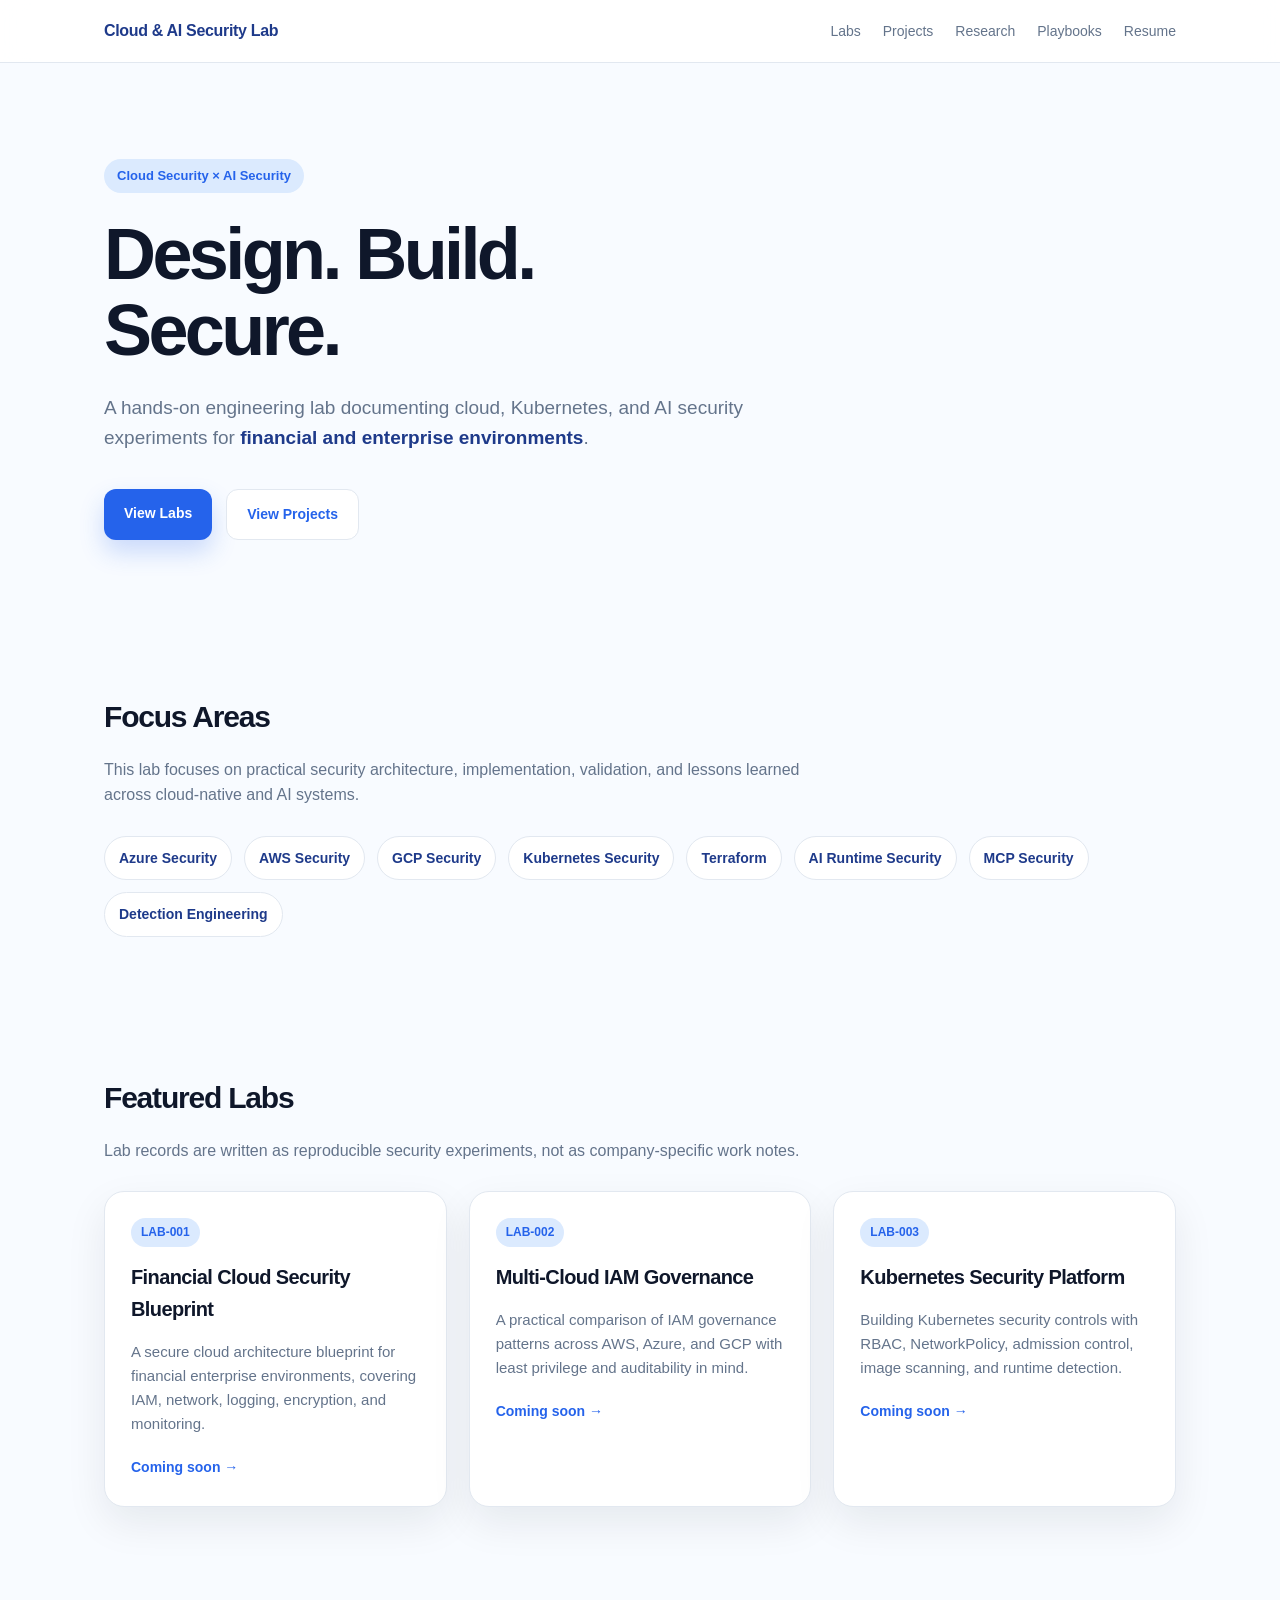
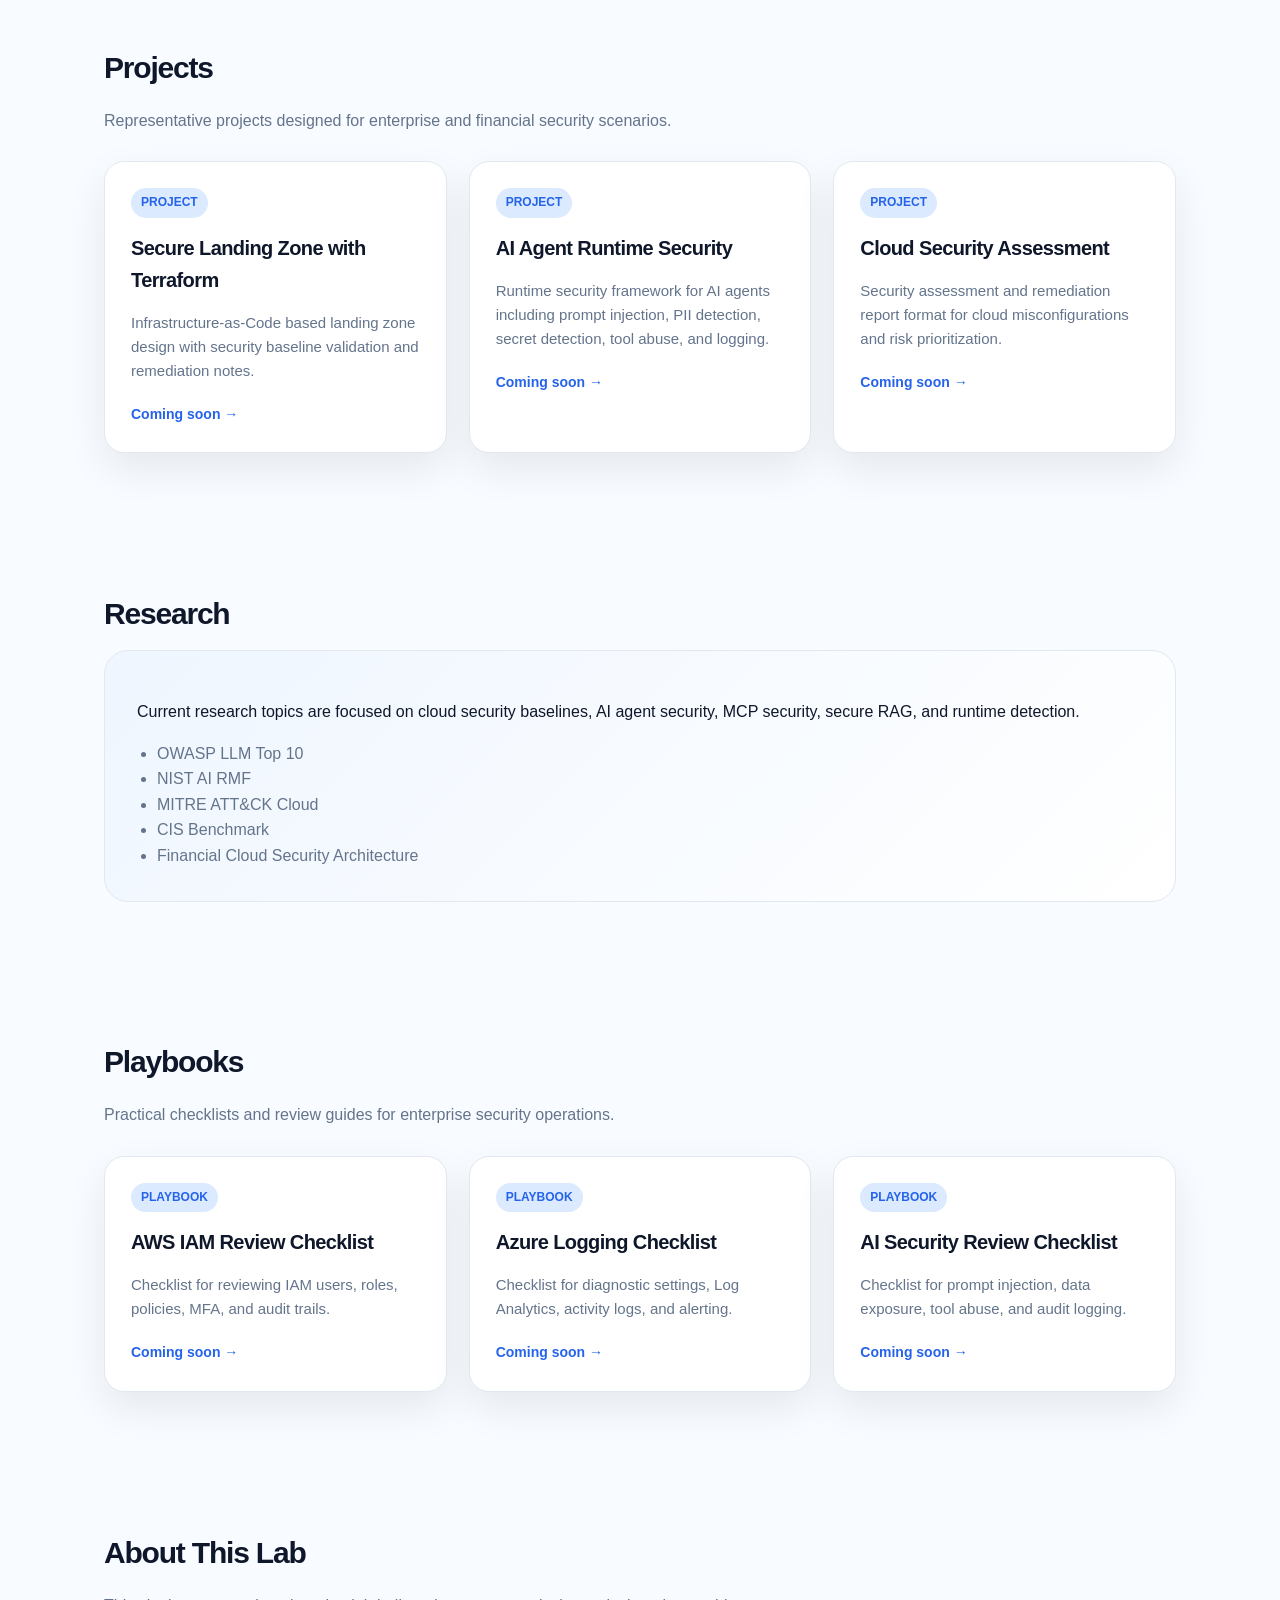
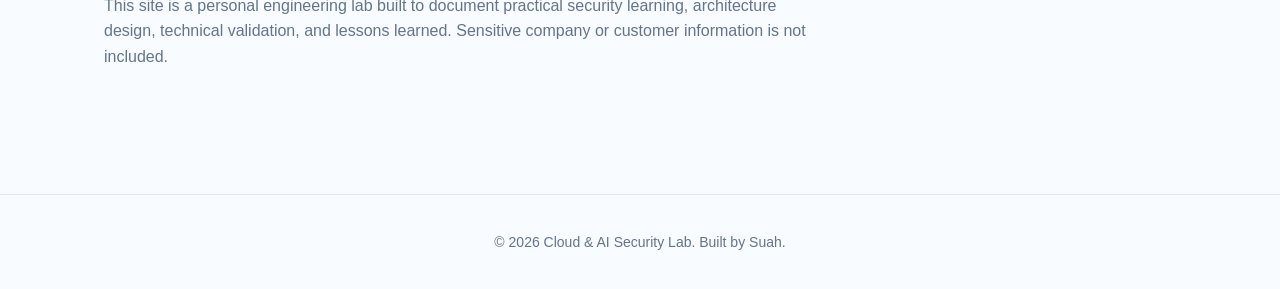
==== index.html @ 9be3dc1e "Create index.html for Cloud & AI Security Lab website This HTML file serves as the main structure fo" ====
<!DOCTYPE html>
<html lang="ko">
<head>
  <meta charset="UTF-8" />
  <meta name="viewport" content="width=device-width, initial-scale=1.0" />
  <title>Cloud & AI Security Lab</title>

  <style>
    :root {
      --bg: #f8fbff;
      --surface: #ffffff;
      --primary: #2563eb;
      --primary-dark: #1e3a8a;
      --primary-light: #dbeafe;
      --accent: #38bdf8;
      --text: #0f172a;
      --muted: #64748b;
      --border: #e2e8f0;
      --shadow: rgba(15, 23, 42, 0.08);
    }

    * {
      box-sizing: border-box;
    }

    body {
      margin: 0;
      font-family: -apple-system, BlinkMacSystemFont, "Segoe UI", Pretendard, sans-serif;
      background: var(--bg);
      color: var(--text);
      line-height: 1.6;
    }

    a {
      color: inherit;
      text-decoration: none;
    }

    header {
      position: sticky;
      top: 0;
      z-index: 10;
      background: rgba(255, 255, 255, 0.88);
      backdrop-filter: blur(14px);
      border-bottom: 1px solid var(--border);
    }

    .nav {
      max-width: 1120px;
      margin: 0 auto;
      padding: 18px 24px;
      display: flex;
      justify-content: space-between;
      align-items: center;
    }

    .logo {
      font-weight: 800;
      color: var(--primary-dark);
      letter-spacing: -0.02em;
    }

    .nav-links {
      display: flex;
      gap: 22px;
      font-size: 14px;
      color: var(--muted);
    }

    .nav-links a:hover {
      color: var(--primary);
    }

    .hero {
      max-width: 1120px;
      margin: 0 auto;
      padding: 96px 24px 72px;
    }

    .badge {
      display: inline-block;
      padding: 7px 13px;
      border-radius: 999px;
      background: var(--primary-light);
      color: var(--primary);
      font-size: 13px;
      font-weight: 700;
      margin-bottom: 24px;
    }

    .hero h1 {
      font-size: clamp(42px, 7vw, 72px);
      line-height: 1.05;
      letter-spacing: -0.05em;
      margin: 0 0 24px;
      color: var(--text);
    }

    .hero p {
      max-width: 720px;
      font-size: 19px;
      color: var(--muted);
      margin-bottom: 36px;
    }

    .hero strong {
      color: var(--primary-dark);
    }

    .buttons {
      display: flex;
      gap: 14px;
      flex-wrap: wrap;
    }

    .btn-primary,
    .btn-secondary {
      padding: 13px 20px;
      border-radius: 12px;
      font-weight: 700;
      font-size: 14px;
    }

    .btn-primary {
      background: var(--primary);
      color: white;
      box-shadow: 0 12px 24px rgba(37, 99, 235, 0.22);
    }

    .btn-secondary {
      background: white;
      color: var(--primary);
      border: 1px solid var(--border);
    }

    section {
      max-width: 1120px;
      margin: 0 auto;
      padding: 56px 24px;
    }

    .section-title {
      font-size: 30px;
      letter-spacing: -0.04em;
      margin-bottom: 12px;
    }

    .section-desc {
      color: var(--muted);
      margin-bottom: 28px;
      max-width: 720px;
    }

    .grid {
      display: grid;
      grid-template-columns: repeat(3, 1fr);
      gap: 22px;
    }

    .card {
      background: var(--surface);
      border: 1px solid var(--border);
      border-radius: 20px;
      padding: 26px;
      box-shadow: 0 16px 40px var(--shadow);
    }

    .card:hover {
      transform: translateY(-4px);
      transition: 0.2s ease;
      box-shadow: 0 22px 48px rgba(37, 99, 235, 0.12);
    }

    .tag {
      display: inline-block;
      padding: 5px 10px;
      border-radius: 999px;
      background: var(--primary-light);
      color: var(--primary);
      font-size: 12px;
      font-weight: 800;
      margin-bottom: 14px;
    }

    .card h3 {
      margin: 0 0 12px;
      font-size: 20px;
      letter-spacing: -0.03em;
    }

    .card p {
      color: var(--muted);
      font-size: 15px;
      margin-bottom: 18px;
    }

    .card a {
      color: var(--primary);
      font-weight: 700;
      font-size: 14px;
    }

    .focus {
      display: flex;
      flex-wrap: wrap;
      gap: 12px;
    }

    .chip {
      padding: 10px 14px;
      background: white;
      border: 1px solid var(--border);
      border-radius: 999px;
      color: var(--primary-dark);
      font-weight: 700;
      font-size: 14px;
    }

    .roadmap {
      background: linear-gradient(135deg, #eff6ff, #ffffff);
      border: 1px solid var(--border);
      border-radius: 24px;
      padding: 32px;
    }

    .roadmap ul {
      margin: 0;
      padding-left: 20px;
      color: var(--muted);
    }

    footer {
      margin-top: 40px;
      padding: 36px 24px;
      border-top: 1px solid var(--border);
      text-align: center;
      color: var(--muted);
      font-size: 14px;
    }

    @media (max-width: 860px) {
      .nav {
        align-items: flex-start;
        gap: 12px;
        flex-direction: column;
      }

      .nav-links {
        flex-wrap: wrap;
        gap: 14px;
      }

      .grid {
        grid-template-columns: 1fr;
      }

      .hero {
        padding-top: 72px;
      }
    }
  </style>
</head>

<body>
  <header>
    <nav class="nav">
      <a class="logo" href="#">Cloud & AI Security Lab</a>
      <div class="nav-links">
        <a href="#labs">Labs</a>
        <a href="#projects">Projects</a>
        <a href="#research">Research</a>
        <a href="#playbooks">Playbooks</a>
        <a href="#resume">Resume</a>
      </div>
    </nav>
  </header>

  <main>
    <section class="hero">
      <span class="badge">Cloud Security × AI Security</span>
      <h1>Design. Build.<br />Secure.</h1>
      <p>
        A hands-on engineering lab documenting cloud, Kubernetes, and AI security
        experiments for <strong>financial and enterprise environments</strong>.
      </p>

      <div class="buttons">
        <a class="btn-primary" href="#labs">View Labs</a>
        <a class="btn-secondary" href="#projects">View Projects</a>
      </div>
    </section>

    <section>
      <h2 class="section-title">Focus Areas</h2>
      <p class="section-desc">
        This lab focuses on practical security architecture, implementation,
        validation, and lessons learned across cloud-native and AI systems.
      </p>

      <div class="focus">
        <span class="chip">Azure Security</span>
        <span class="chip">AWS Security</span>
        <span class="chip">GCP Security</span>
        <span class="chip">Kubernetes Security</span>
        <span class="chip">Terraform</span>
        <span class="chip">AI Runtime Security</span>
        <span class="chip">MCP Security</span>
        <span class="chip">Detection Engineering</span>
      </div>
    </section>

    <section id="labs">
      <h2 class="section-title">Featured Labs</h2>
      <p class="section-desc">
        Lab records are written as reproducible security experiments, not as
        company-specific work notes.
      </p>

      <div class="grid">
        <article class="card">
          <span class="tag">LAB-001</span>
          <h3>Financial Cloud Security Blueprint</h3>
          <p>
            A secure cloud architecture blueprint for financial enterprise
            environments, covering IAM, network, logging, encryption, and monitoring.
          </p>
          <a href="#">Coming soon →</a>
        </article>

        <article class="card">
          <span class="tag">LAB-002</span>
          <h3>Multi-Cloud IAM Governance</h3>
          <p>
            A practical comparison of IAM governance patterns across AWS, Azure,
            and GCP with least privilege and auditability in mind.
          </p>
          <a href="#">Coming soon →</a>
        </article>

        <article class="card">
          <span class="tag">LAB-003</span>
          <h3>Kubernetes Security Platform</h3>
          <p>
            Building Kubernetes security controls with RBAC, NetworkPolicy,
            admission control, image scanning, and runtime detection.
          </p>
          <a href="#">Coming soon →</a>
        </article>
      </div>
    </section>

    <section id="projects">
      <h2 class="section-title">Projects</h2>
      <p class="section-desc">
        Representative projects designed for enterprise and financial security
        scenarios.
      </p>

      <div class="grid">
        <article class="card">
          <span class="tag">PROJECT</span>
          <h3>Secure Landing Zone with Terraform</h3>
          <p>
            Infrastructure-as-Code based landing zone design with security
            baseline validation and remediation notes.
          </p>
          <a href="#">Coming soon →</a>
        </article>

        <article class="card">
          <span class="tag">PROJECT</span>
          <h3>AI Agent Runtime Security</h3>
          <p>
            Runtime security framework for AI agents including prompt injection,
            PII detection, secret detection, tool abuse, and logging.
          </p>
          <a href="#">Coming soon →</a>
        </article>

        <article class="card">
          <span class="tag">PROJECT</span>
          <h3>Cloud Security Assessment</h3>
          <p>
            Security assessment and remediation report format for cloud
            misconfigurations and risk prioritization.
          </p>
          <a href="#">Coming soon →</a>
        </article>
      </div>
    </section>

    <section id="research">
      <h2 class="section-title">Research</h2>
      <div class="roadmap">
        <p>
          Current research topics are focused on cloud security baselines,
          AI agent security, MCP security, secure RAG, and runtime detection.
        </p>
        <ul>
          <li>OWASP LLM Top 10</li>
          <li>NIST AI RMF</li>
          <li>MITRE ATT&CK Cloud</li>
          <li>CIS Benchmark</li>
          <li>Financial Cloud Security Architecture</li>
        </ul>
      </div>
    </section>

    <section id="playbooks">
      <h2 class="section-title">Playbooks</h2>
      <p class="section-desc">
        Practical checklists and review guides for enterprise security operations.
      </p>

      <div class="grid">
        <article class="card">
          <span class="tag">PLAYBOOK</span>
          <h3>AWS IAM Review Checklist</h3>
          <p>Checklist for reviewing IAM users, roles, policies, MFA, and audit trails.</p>
          <a href="#">Coming soon →</a>
        </article>

        <article class="card">
          <span class="tag">PLAYBOOK</span>
          <h3>Azure Logging Checklist</h3>
          <p>Checklist for diagnostic settings, Log Analytics, activity logs, and alerting.</p>
          <a href="#">Coming soon →</a>
        </article>

        <article class="card">
          <span class="tag">PLAYBOOK</span>
          <h3>AI Security Review Checklist</h3>
          <p>Checklist for prompt injection, data exposure, tool abuse, and audit logging.</p>
          <a href="#">Coming soon →</a>
        </article>
      </div>
    </section>

    <section id="resume">
      <h2 class="section-title">About This Lab</h2>
      <p class="section-desc">
        This site is a personal engineering lab built to document practical
        security learning, architecture design, technical validation, and lessons
        learned. Sensitive company or customer information is not included.
      </p>
    </section>
  </main>

  <footer>
    © 2026 Cloud & AI Security Lab. Built by Suah.
  </footer>
</body>
</html>
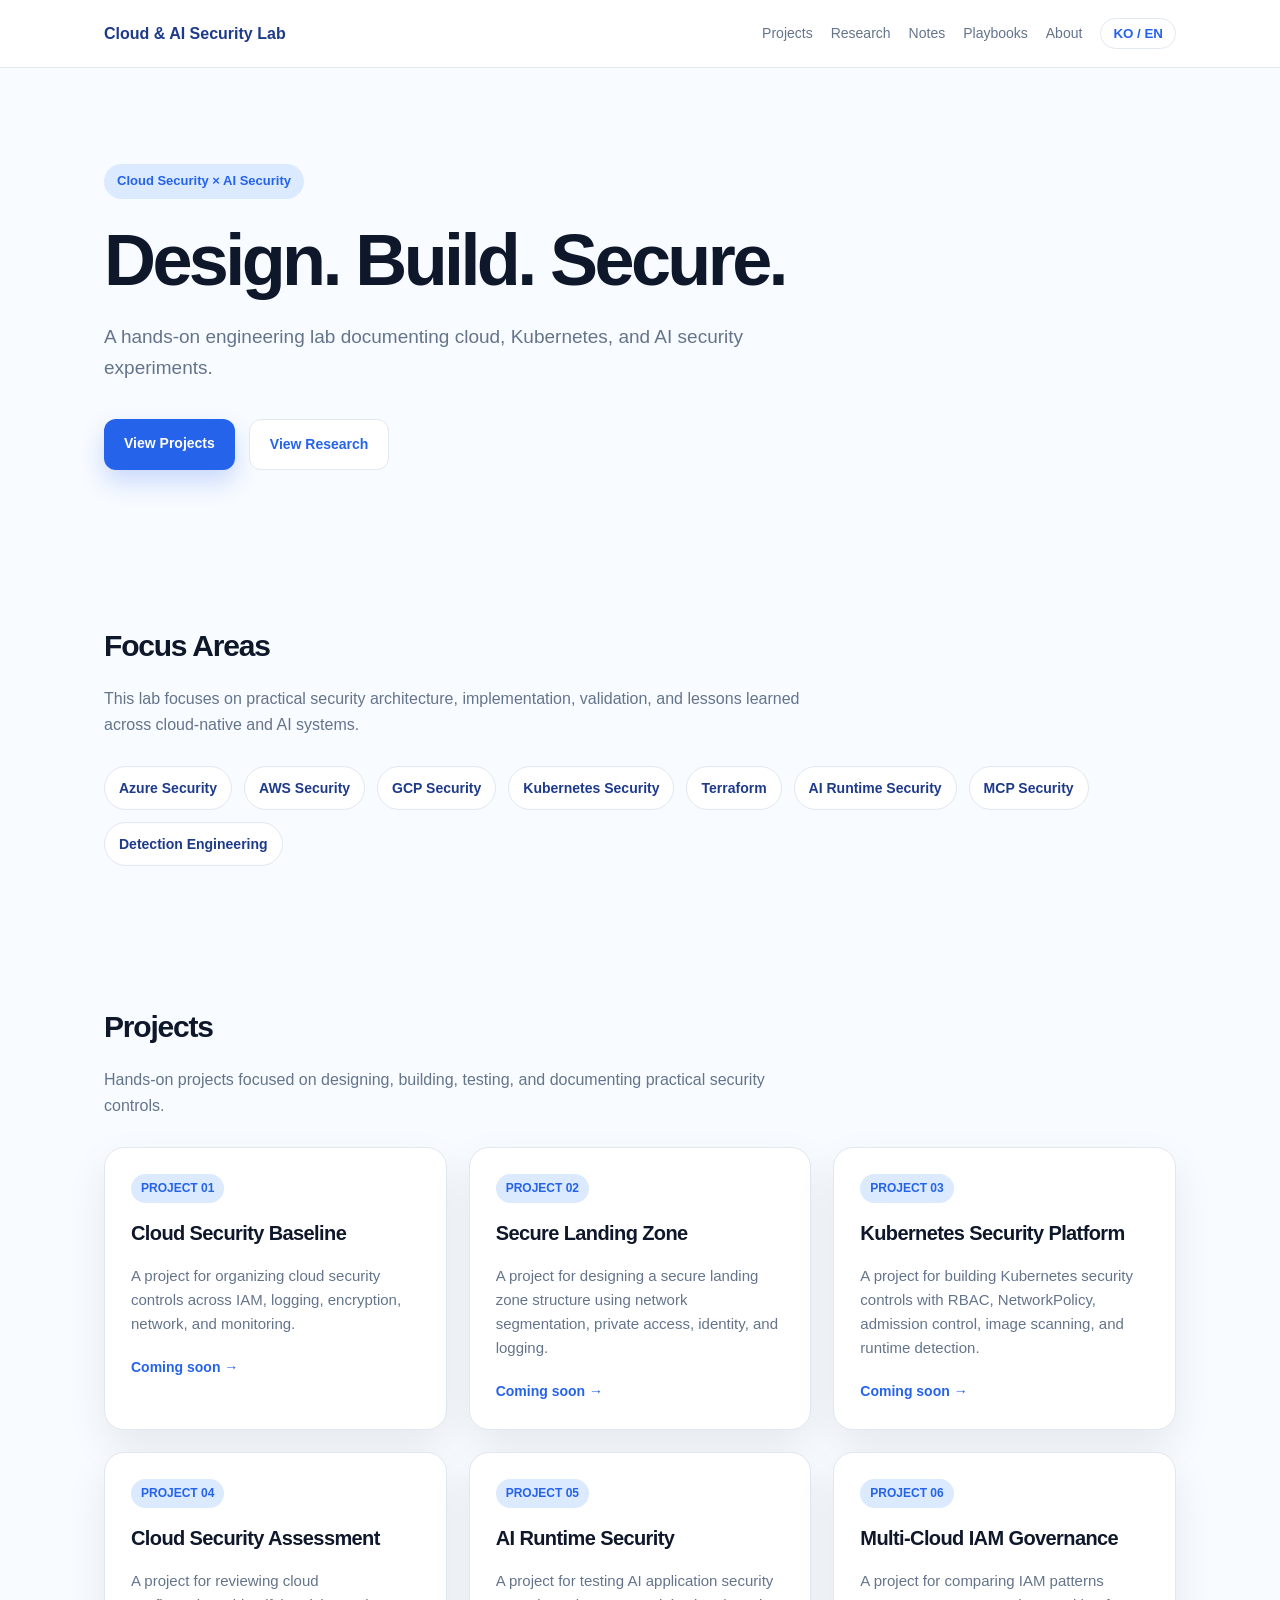
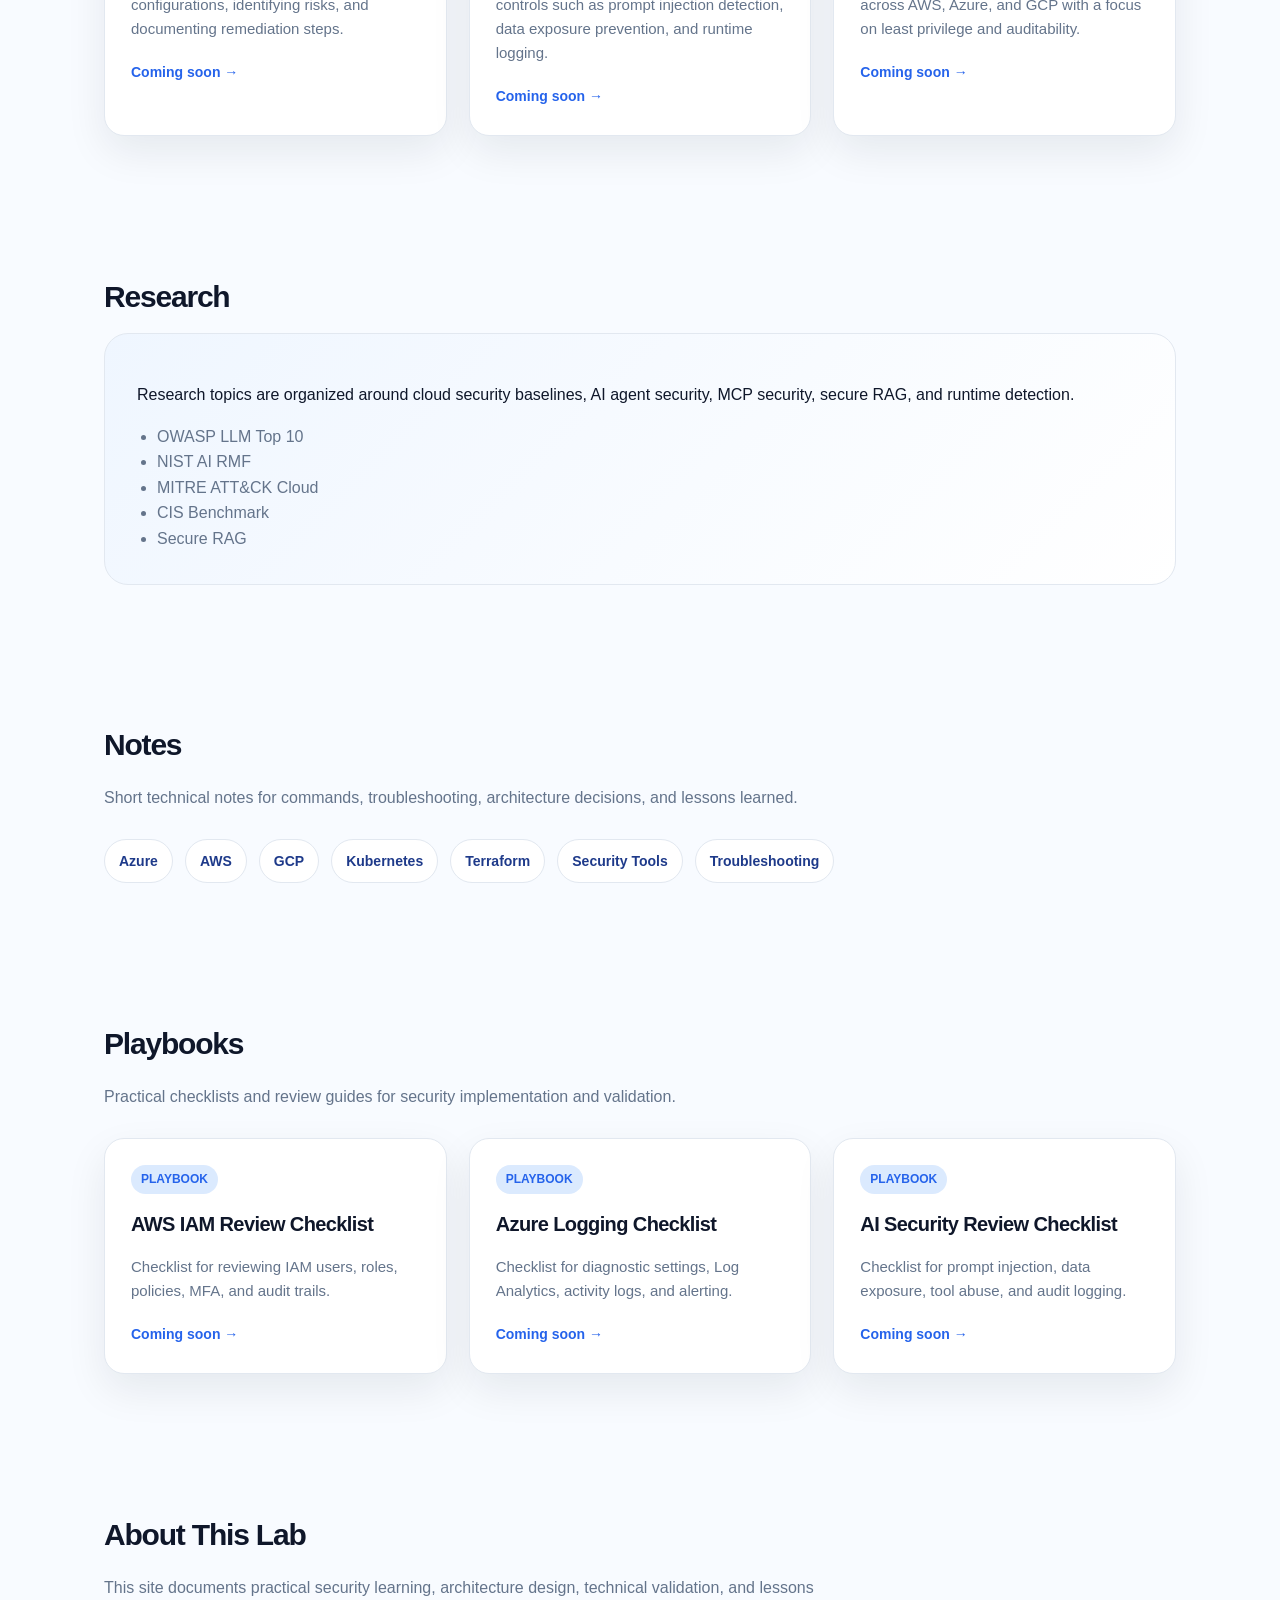
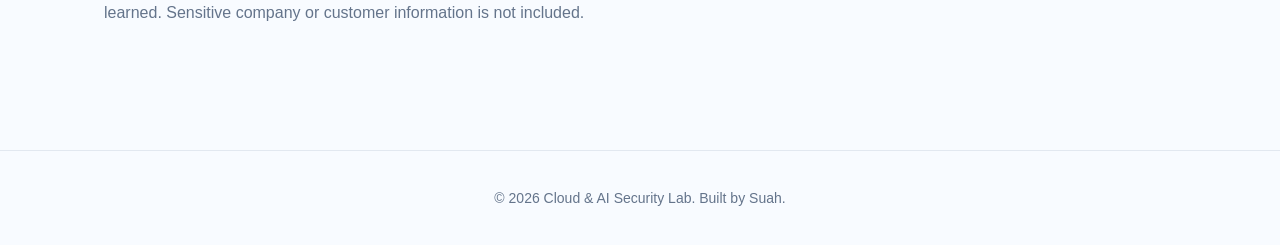
==== commit 596aa908: "Update language and content in index.html" ====
--- a/index.html
+++ b/index.html
@@ -1,5 +1,5 @@
 <!DOCTYPE html>
-<html lang="ko">
+<html lang="en">
 <head>
   <meta charset="UTF-8" />
   <meta name="viewport" content="width=device-width, initial-scale=1.0" />
@@ -12,16 +12,13 @@
       --primary: #2563eb;
       --primary-dark: #1e3a8a;
       --primary-light: #dbeafe;
-      --accent: #38bdf8;
       --text: #0f172a;
       --muted: #64748b;
       --border: #e2e8f0;
       --shadow: rgba(15, 23, 42, 0.08);
     }
 
-    * {
-      box-sizing: border-box;
-    }
+    * { box-sizing: border-box; }
 
     body {
       margin: 0;
@@ -31,10 +28,7 @@
       line-height: 1.6;
     }
 
-    a {
-      color: inherit;
-      text-decoration: none;
-    }
+    a { color: inherit; text-decoration: none; }
 
     header {
       position: sticky;
@@ -57,18 +51,26 @@
     .logo {
       font-weight: 800;
       color: var(--primary-dark);
-      letter-spacing: -0.02em;
     }
 
     .nav-links {
       display: flex;
-      gap: 22px;
+      gap: 18px;
+      align-items: center;
       font-size: 14px;
       color: var(--muted);
     }
 
-    .nav-links a:hover {
+    .nav-links a:hover { color: var(--primary); }
+
+    .lang-btn {
+      border: 1px solid var(--border);
+      background: white;
       color: var(--primary);
+      border-radius: 999px;
+      padding: 7px 12px;
+      font-weight: 800;
+      cursor: pointer;
     }
 
     .hero {
@@ -93,7 +95,6 @@
       line-height: 1.05;
       letter-spacing: -0.05em;
       margin: 0 0 24px;
-      color: var(--text);
     }
 
     .hero p {
@@ -101,10 +102,6 @@
       font-size: 19px;
       color: var(--muted);
       margin-bottom: 36px;
-    }
-
-    .hero strong {
-      color: var(--primary-dark);
     }
 
     .buttons {
@@ -149,6 +146,22 @@
       color: var(--muted);
       margin-bottom: 28px;
       max-width: 720px;
+    }
+
+    .focus {
+      display: flex;
+      flex-wrap: wrap;
+      gap: 12px;
+    }
+
+    .chip {
+      padding: 10px 14px;
+      background: white;
+      border: 1px solid var(--border);
+      border-radius: 999px;
+      color: var(--primary-dark);
+      font-weight: 700;
+      font-size: 14px;
     }
 
     .grid {
@@ -200,30 +213,14 @@
       font-size: 14px;
     }
 
-    .focus {
-      display: flex;
-      flex-wrap: wrap;
-      gap: 12px;
-    }
-
-    .chip {
-      padding: 10px 14px;
-      background: white;
-      border: 1px solid var(--border);
-      border-radius: 999px;
-      color: var(--primary-dark);
-      font-weight: 700;
-      font-size: 14px;
-    }
-
-    .roadmap {
+    .panel {
       background: linear-gradient(135deg, #eff6ff, #ffffff);
       border: 1px solid var(--border);
       border-radius: 24px;
       padding: 32px;
     }
 
-    .roadmap ul {
+    .panel ul {
       margin: 0;
       padding-left: 20px;
       color: var(--muted);
@@ -265,36 +262,45 @@
   <header>
     <nav class="nav">
       <a class="logo" href="#">Cloud & AI Security Lab</a>
+
       <div class="nav-links">
-        <a href="#labs">Labs</a>
-        <a href="#projects">Projects</a>
-        <a href="#research">Research</a>
-        <a href="#playbooks">Playbooks</a>
-        <a href="#resume">Resume</a>
+        <a href="#projects" data-en="Projects" data-ko="프로젝트">Projects</a>
+        <a href="#research" data-en="Research" data-ko="리서치">Research</a>
+        <a href="#notes" data-en="Notes" data-ko="노트">Notes</a>
+        <a href="#playbooks" data-en="Playbooks" data-ko="플레이북">Playbooks</a>
+        <a href="#about" data-en="About" data-ko="소개">About</a>
+        <button class="lang-btn" onclick="toggleLanguage()">KO / EN</button>
       </div>
     </nav>
   </header>
 
   <main>
     <section class="hero">
-      <span class="badge">Cloud Security × AI Security</span>
-      <h1>Design. Build.<br />Secure.</h1>
-      <p>
-        A hands-on engineering lab documenting cloud, Kubernetes, and AI security
-        experiments for <strong>financial and enterprise environments</strong>.
+      <span class="badge" data-en="Cloud Security × AI Security" data-ko="클라우드 보안 × AI 보안">
+        Cloud Security × AI Security
+      </span>
+
+      <h1 data-en="Design. Build. Secure." data-ko="설계하고. 구축하고. 보호합니다.">
+        Design. Build. Secure.
+      </h1>
+
+      <p data-en="A hands-on engineering lab documenting cloud, Kubernetes, and AI security experiments."
+         data-ko="클라우드, 쿠버네티스, AI 보안 실험과 구현 과정을 기록하는 실무형 엔지니어링 랩입니다.">
+        A hands-on engineering lab documenting cloud, Kubernetes, and AI security experiments.
       </p>
 
       <div class="buttons">
-        <a class="btn-primary" href="#labs">View Labs</a>
-        <a class="btn-secondary" href="#projects">View Projects</a>
+        <a class="btn-primary" href="#projects" data-en="View Projects" data-ko="프로젝트 보기">View Projects</a>
+        <a class="btn-secondary" href="#research" data-en="View Research" data-ko="리서치 보기">View Research</a>
       </div>
     </section>
 
     <section>
-      <h2 class="section-title">Focus Areas</h2>
-      <p class="section-desc">
-        This lab focuses on practical security architecture, implementation,
-        validation, and lessons learned across cloud-native and AI systems.
+      <h2 class="section-title" data-en="Focus Areas" data-ko="주요 분야">Focus Areas</h2>
+      <p class="section-desc"
+         data-en="This lab focuses on practical security architecture, implementation, validation, and lessons learned across cloud-native and AI systems."
+         data-ko="이 랩은 클라우드 네이티브 및 AI 시스템의 보안 아키텍처, 구현, 검증, 그리고 실습 과정에서 얻은 교훈을 중심으로 정리합니다.">
+        This lab focuses on practical security architecture, implementation, validation, and lessons learned across cloud-native and AI systems.
       </p>
 
       <div class="focus">
@@ -309,145 +315,192 @@
       </div>
     </section>
 
-    <section id="labs">
-      <h2 class="section-title">Featured Labs</h2>
-      <p class="section-desc">
-        Lab records are written as reproducible security experiments, not as
-        company-specific work notes.
+    <section id="projects">
+      <h2 class="section-title" data-en="Projects" data-ko="프로젝트">Projects</h2>
+      <p class="section-desc"
+         data-en="Hands-on projects focused on designing, building, testing, and documenting practical security controls."
+         data-ko="보안 통제를 설계하고, 구현하고, 테스트하고, 문서화하는 실습 중심 프로젝트입니다.">
+        Hands-on projects focused on designing, building, testing, and documenting practical security controls.
       </p>
 
       <div class="grid">
         <article class="card">
-          <span class="tag">LAB-001</span>
-          <h3>Financial Cloud Security Blueprint</h3>
-          <p>
-            A secure cloud architecture blueprint for financial enterprise
-            environments, covering IAM, network, logging, encryption, and monitoring.
-          </p>
-          <a href="#">Coming soon →</a>
-        </article>
-
-        <article class="card">
-          <span class="tag">LAB-002</span>
-          <h3>Multi-Cloud IAM Governance</h3>
-          <p>
-            A practical comparison of IAM governance patterns across AWS, Azure,
-            and GCP with least privilege and auditability in mind.
-          </p>
-          <a href="#">Coming soon →</a>
-        </article>
-
-        <article class="card">
-          <span class="tag">LAB-003</span>
-          <h3>Kubernetes Security Platform</h3>
-          <p>
-            Building Kubernetes security controls with RBAC, NetworkPolicy,
-            admission control, image scanning, and runtime detection.
-          </p>
-          <a href="#">Coming soon →</a>
-        </article>
-      </div>
-    </section>
-
-    <section id="projects">
-      <h2 class="section-title">Projects</h2>
-      <p class="section-desc">
-        Representative projects designed for enterprise and financial security
-        scenarios.
-      </p>
-
-      <div class="grid">
-        <article class="card">
-          <span class="tag">PROJECT</span>
-          <h3>Secure Landing Zone with Terraform</h3>
-          <p>
-            Infrastructure-as-Code based landing zone design with security
-            baseline validation and remediation notes.
-          </p>
-          <a href="#">Coming soon →</a>
-        </article>
-
-        <article class="card">
-          <span class="tag">PROJECT</span>
-          <h3>AI Agent Runtime Security</h3>
-          <p>
-            Runtime security framework for AI agents including prompt injection,
-            PII detection, secret detection, tool abuse, and logging.
-          </p>
-          <a href="#">Coming soon →</a>
-        </article>
-
-        <article class="card">
-          <span class="tag">PROJECT</span>
-          <h3>Cloud Security Assessment</h3>
-          <p>
-            Security assessment and remediation report format for cloud
-            misconfigurations and risk prioritization.
-          </p>
-          <a href="#">Coming soon →</a>
+          <span class="tag">PROJECT 01</span>
+          <h3 data-en="Cloud Security Baseline" data-ko="Cloud Security Baseline">
+            Cloud Security Baseline
+          </h3>
+          <p data-en="A project for organizing cloud security controls across IAM, logging, encryption, network, and monitoring."
+             data-ko="IAM, 로깅, 암호화, 네트워크, 모니터링을 중심으로 클라우드 보안 통제 항목을 정리하는 프로젝트입니다.">
+            A project for organizing cloud security controls across IAM, logging, encryption, network, and monitoring.
+          </p>
+          <a href="#" data-en="Coming soon →" data-ko="준비 중 →">Coming soon →</a>
+        </article>
+
+        <article class="card">
+          <span class="tag">PROJECT 02</span>
+          <h3 data-en="Secure Landing Zone" data-ko="Secure Landing Zone">
+            Secure Landing Zone
+          </h3>
+          <p data-en="A project for designing a secure landing zone structure using network segmentation, private access, identity, and logging."
+             data-ko="네트워크 분리, 프라이빗 접근, ID, 로깅을 중심으로 안전한 Landing Zone 구조를 설계하는 프로젝트입니다.">
+            A project for designing a secure landing zone structure using network segmentation, private access, identity, and logging.
+          </p>
+          <a href="#" data-en="Coming soon →" data-ko="준비 중 →">Coming soon →</a>
+        </article>
+
+        <article class="card">
+          <span class="tag">PROJECT 03</span>
+          <h3 data-en="Kubernetes Security Platform" data-ko="Kubernetes Security Platform">
+            Kubernetes Security Platform
+          </h3>
+          <p data-en="A project for building Kubernetes security controls with RBAC, NetworkPolicy, admission control, image scanning, and runtime detection."
+             data-ko="RBAC, NetworkPolicy, Admission Control, 이미지 스캔, 런타임 탐지를 활용해 쿠버네티스 보안 통제 구조를 구성하는 프로젝트입니다.">
+            A project for building Kubernetes security controls with RBAC, NetworkPolicy, admission control, image scanning, and runtime detection.
+          </p>
+          <a href="#" data-en="Coming soon →" data-ko="준비 중 →">Coming soon →</a>
+        </article>
+
+        <article class="card">
+          <span class="tag">PROJECT 04</span>
+          <h3 data-en="Cloud Security Assessment" data-ko="Cloud Security Assessment">
+            Cloud Security Assessment
+          </h3>
+          <p data-en="A project for reviewing cloud configurations, identifying risks, and documenting remediation steps."
+             data-ko="클라우드 설정을 점검하고, 리스크를 식별하고, 개선 방안을 문서화하는 프로젝트입니다.">
+            A project for reviewing cloud configurations, identifying risks, and documenting remediation steps.
+          </p>
+          <a href="#" data-en="Coming soon →" data-ko="준비 중 →">Coming soon →</a>
+        </article>
+
+        <article class="card">
+          <span class="tag">PROJECT 05</span>
+          <h3 data-en="AI Runtime Security" data-ko="AI Runtime Security">
+            AI Runtime Security
+          </h3>
+          <p data-en="A project for testing AI application security controls such as prompt injection detection, data exposure prevention, and runtime logging."
+             data-ko="Prompt Injection 탐지, 데이터 노출 방지, 런타임 로깅 등 AI 애플리케이션 보안 통제를 테스트하는 프로젝트입니다.">
+            A project for testing AI application security controls such as prompt injection detection, data exposure prevention, and runtime logging.
+          </p>
+          <a href="#" data-en="Coming soon →" data-ko="준비 중 →">Coming soon →</a>
+        </article>
+
+        <article class="card">
+          <span class="tag">PROJECT 06</span>
+          <h3 data-en="Multi-Cloud IAM Governance" data-ko="Multi-Cloud IAM Governance">
+            Multi-Cloud IAM Governance
+          </h3>
+          <p data-en="A project for comparing IAM patterns across AWS, Azure, and GCP with a focus on least privilege and auditability."
+             data-ko="AWS, Azure, GCP의 IAM 패턴을 최소 권한과 감사 가능성 관점에서 비교하는 프로젝트입니다.">
+            A project for comparing IAM patterns across AWS, Azure, and GCP with a focus on least privilege and auditability.
+          </p>
+          <a href="#" data-en="Coming soon →" data-ko="준비 중 →">Coming soon →</a>
         </article>
       </div>
     </section>
 
     <section id="research">
-      <h2 class="section-title">Research</h2>
-      <div class="roadmap">
-        <p>
-          Current research topics are focused on cloud security baselines,
-          AI agent security, MCP security, secure RAG, and runtime detection.
+      <h2 class="section-title" data-en="Research" data-ko="리서치">Research</h2>
+      <div class="panel">
+        <p data-en="Research topics are organized around cloud security baselines, AI agent security, MCP security, secure RAG, and runtime detection."
+           data-ko="리서치 주제는 클라우드 보안 기준선, AI Agent 보안, MCP 보안, Secure RAG, 런타임 탐지를 중심으로 정리합니다.">
+          Research topics are organized around cloud security baselines, AI agent security, MCP security, secure RAG, and runtime detection.
         </p>
         <ul>
           <li>OWASP LLM Top 10</li>
           <li>NIST AI RMF</li>
           <li>MITRE ATT&CK Cloud</li>
           <li>CIS Benchmark</li>
-          <li>Financial Cloud Security Architecture</li>
+          <li>Secure RAG</li>
         </ul>
       </div>
     </section>
 
+    <section id="notes">
+      <h2 class="section-title" data-en="Notes" data-ko="노트">Notes</h2>
+      <p class="section-desc"
+         data-en="Short technical notes for commands, troubleshooting, architecture decisions, and lessons learned."
+         data-ko="명령어, 트러블슈팅, 아키텍처 판단, 실습 과정에서 얻은 교훈을 짧게 정리하는 공간입니다.">
+        Short technical notes for commands, troubleshooting, architecture decisions, and lessons learned.
+      </p>
+
+      <div class="focus">
+        <span class="chip">Azure</span>
+        <span class="chip">AWS</span>
+        <span class="chip">GCP</span>
+        <span class="chip">Kubernetes</span>
+        <span class="chip">Terraform</span>
+        <span class="chip">Security Tools</span>
+        <span class="chip">Troubleshooting</span>
+      </div>
+    </section>
+
     <section id="playbooks">
-      <h2 class="section-title">Playbooks</h2>
-      <p class="section-desc">
-        Practical checklists and review guides for enterprise security operations.
+      <h2 class="section-title" data-en="Playbooks" data-ko="플레이북">Playbooks</h2>
+      <p class="section-desc"
+         data-en="Practical checklists and review guides for security implementation and validation."
+         data-ko="보안 구현과 검증을 위한 실무형 체크리스트와 리뷰 가이드입니다.">
+        Practical checklists and review guides for security implementation and validation.
       </p>
 
       <div class="grid">
         <article class="card">
           <span class="tag">PLAYBOOK</span>
-          <h3>AWS IAM Review Checklist</h3>
-          <p>Checklist for reviewing IAM users, roles, policies, MFA, and audit trails.</p>
-          <a href="#">Coming soon →</a>
+          <h3 data-en="AWS IAM Review Checklist" data-ko="AWS IAM Review Checklist">AWS IAM Review Checklist</h3>
+          <p data-en="Checklist for reviewing IAM users, roles, policies, MFA, and audit trails."
+             data-ko="IAM 사용자, 역할, 정책, MFA, 감사 로그를 점검하기 위한 체크리스트입니다.">
+            Checklist for reviewing IAM users, roles, policies, MFA, and audit trails.
+          </p>
+          <a href="#" data-en="Coming soon →" data-ko="준비 중 →">Coming soon →</a>
         </article>
 
         <article class="card">
           <span class="tag">PLAYBOOK</span>
-          <h3>Azure Logging Checklist</h3>
-          <p>Checklist for diagnostic settings, Log Analytics, activity logs, and alerting.</p>
-          <a href="#">Coming soon →</a>
+          <h3 data-en="Azure Logging Checklist" data-ko="Azure Logging Checklist">Azure Logging Checklist</h3>
+          <p data-en="Checklist for diagnostic settings, Log Analytics, activity logs, and alerting."
+             data-ko="Diagnostic Settings, Log Analytics, Activity Log, Alerting 구성을 점검하기 위한 체크리스트입니다.">
+            Checklist for diagnostic settings, Log Analytics, activity logs, and alerting.
+          </p>
+          <a href="#" data-en="Coming soon →" data-ko="준비 중 →">Coming soon →</a>
         </article>
 
         <article class="card">
           <span class="tag">PLAYBOOK</span>
-          <h3>AI Security Review Checklist</h3>
-          <p>Checklist for prompt injection, data exposure, tool abuse, and audit logging.</p>
-          <a href="#">Coming soon →</a>
-        </article>
-      </div>
-    </section>
-
-    <section id="resume">
-      <h2 class="section-title">About This Lab</h2>
-      <p class="section-desc">
-        This site is a personal engineering lab built to document practical
-        security learning, architecture design, technical validation, and lessons
-        learned. Sensitive company or customer information is not included.
+          <h3 data-en="AI Security Review Checklist" data-ko="AI Security Review Checklist">AI Security Review Checklist</h3>
+          <p data-en="Checklist for prompt injection, data exposure, tool abuse, and audit logging."
+             data-ko="Prompt Injection, 데이터 노출, Tool Abuse, 감사 로깅을 점검하기 위한 체크리스트입니다.">
+            Checklist for prompt injection, data exposure, tool abuse, and audit logging.
+          </p>
+          <a href="#" data-en="Coming soon →" data-ko="준비 중 →">Coming soon →</a>
+        </article>
+      </div>
+    </section>
+
+    <section id="about">
+      <h2 class="section-title" data-en="About This Lab" data-ko="이 랩에 대해">About This Lab</h2>
+      <p class="section-desc"
+         data-en="This site documents practical security learning, architecture design, technical validation, and lessons learned. Sensitive company or customer information is not included."
+         data-ko="이 사이트는 보안 학습, 아키텍처 설계, 기술 검증, 실습 과정에서 얻은 교훈을 기록하기 위한 개인 엔지니어링 랩입니다. 회사 또는 고객사의 민감한 정보는 포함하지 않습니다.">
+        This site documents practical security learning, architecture design, technical validation, and lessons learned. Sensitive company or customer information is not included.
       </p>
     </section>
   </main>
 
-  <footer>
+  <footer data-en="© 2026 Cloud & AI Security Lab. Built by Suah."
+          data-ko="© 2026 Cloud & AI Security Lab. Built by Suah.">
     © 2026 Cloud & AI Security Lab. Built by Suah.
   </footer>
+
+  <script>
+    let currentLang = "en";
+
+    function toggleLanguage() {
+      currentLang = currentLang === "en" ? "ko" : "en";
+      document.documentElement.lang = currentLang;
+
+      document.querySelectorAll("[data-en]").forEach((el) => {
+        el.textContent = el.dataset[currentLang];
+      });
+    }
+  </script>
 </body>
 </html>
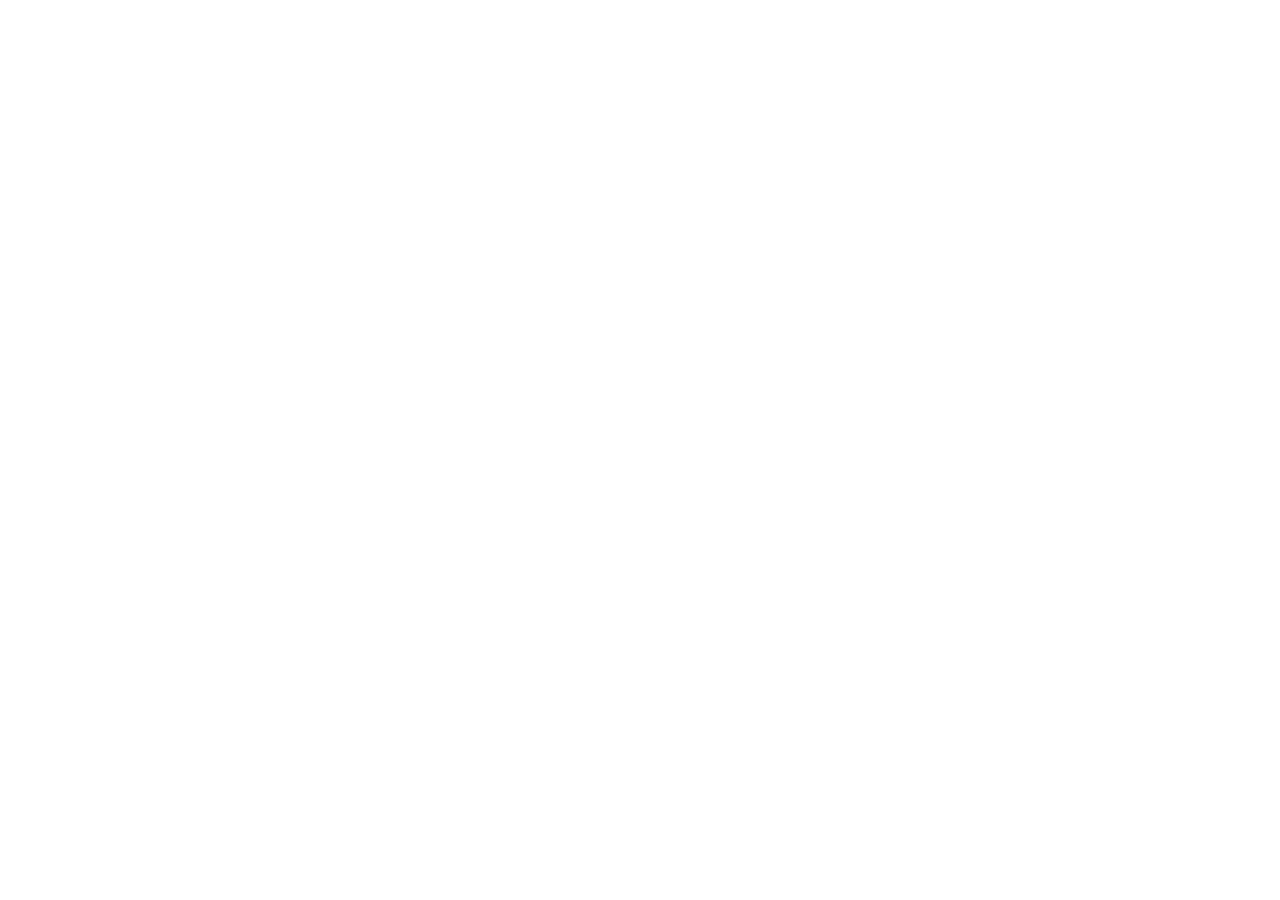
==== commit c98b6449: "index.html 업데이트" ====
--- a/index.html
+++ b/index.html
@@ -1,506 +1,22 @@
 <!DOCTYPE html>
-<html lang="en">
+<html lang="ko">
 <head>
-  <meta charset="UTF-8" />
-  <meta name="viewport" content="width=device-width, initial-scale=1.0" />
-  <title>Cloud & AI Security Lab</title>
+  <meta charset="UTF-8">
+  <meta name="viewport" content="width=device-width, initial-scale=1.0">
 
-  <style>
-    :root {
-      --bg: #f8fbff;
-      --surface: #ffffff;
-      --primary: #2563eb;
-      --primary-dark: #1e3a8a;
-      --primary-light: #dbeafe;
-      --text: #0f172a;
-      --muted: #64748b;
-      --border: #e2e8f0;
-      --shadow: rgba(15, 23, 42, 0.08);
-    }
+  <meta name="description"
+        content="Suah Security Engineering Lab — Cloud Security, CNAPP, technical projects and studies.">
 
-    * { box-sizing: border-box; }
+  <title>Home | Security Engineering Lab</title>
 
-    body {
-      margin: 0;
-      font-family: -apple-system, BlinkMacSystemFont, "Segoe UI", Pretendard, sans-serif;
-      background: var(--bg);
-      color: var(--text);
-      line-height: 1.6;
-    }
-
-    a { color: inherit; text-decoration: none; }
-
-    header {
-      position: sticky;
-      top: 0;
-      z-index: 10;
-      background: rgba(255, 255, 255, 0.88);
-      backdrop-filter: blur(14px);
-      border-bottom: 1px solid var(--border);
-    }
-
-    .nav {
-      max-width: 1120px;
-      margin: 0 auto;
-      padding: 18px 24px;
-      display: flex;
-      justify-content: space-between;
-      align-items: center;
-    }
-
-    .logo {
-      font-weight: 800;
-      color: var(--primary-dark);
-    }
-
-    .nav-links {
-      display: flex;
-      gap: 18px;
-      align-items: center;
-      font-size: 14px;
-      color: var(--muted);
-    }
-
-    .nav-links a:hover { color: var(--primary); }
-
-    .lang-btn {
-      border: 1px solid var(--border);
-      background: white;
-      color: var(--primary);
-      border-radius: 999px;
-      padding: 7px 12px;
-      font-weight: 800;
-      cursor: pointer;
-    }
-
-    .hero {
-      max-width: 1120px;
-      margin: 0 auto;
-      padding: 96px 24px 72px;
-    }
-
-    .badge {
-      display: inline-block;
-      padding: 7px 13px;
-      border-radius: 999px;
-      background: var(--primary-light);
-      color: var(--primary);
-      font-size: 13px;
-      font-weight: 700;
-      margin-bottom: 24px;
-    }
-
-    .hero h1 {
-      font-size: clamp(42px, 7vw, 72px);
-      line-height: 1.05;
-      letter-spacing: -0.05em;
-      margin: 0 0 24px;
-    }
-
-    .hero p {
-      max-width: 720px;
-      font-size: 19px;
-      color: var(--muted);
-      margin-bottom: 36px;
-    }
-
-    .buttons {
-      display: flex;
-      gap: 14px;
-      flex-wrap: wrap;
-    }
-
-    .btn-primary,
-    .btn-secondary {
-      padding: 13px 20px;
-      border-radius: 12px;
-      font-weight: 700;
-      font-size: 14px;
-    }
-
-    .btn-primary {
-      background: var(--primary);
-      color: white;
-      box-shadow: 0 12px 24px rgba(37, 99, 235, 0.22);
-    }
-
-    .btn-secondary {
-      background: white;
-      color: var(--primary);
-      border: 1px solid var(--border);
-    }
-
-    section {
-      max-width: 1120px;
-      margin: 0 auto;
-      padding: 56px 24px;
-    }
-
-    .section-title {
-      font-size: 30px;
-      letter-spacing: -0.04em;
-      margin-bottom: 12px;
-    }
-
-    .section-desc {
-      color: var(--muted);
-      margin-bottom: 28px;
-      max-width: 720px;
-    }
-
-    .focus {
-      display: flex;
-      flex-wrap: wrap;
-      gap: 12px;
-    }
-
-    .chip {
-      padding: 10px 14px;
-      background: white;
-      border: 1px solid var(--border);
-      border-radius: 999px;
-      color: var(--primary-dark);
-      font-weight: 700;
-      font-size: 14px;
-    }
-
-    .grid {
-      display: grid;
-      grid-template-columns: repeat(3, 1fr);
-      gap: 22px;
-    }
-
-    .card {
-      background: var(--surface);
-      border: 1px solid var(--border);
-      border-radius: 20px;
-      padding: 26px;
-      box-shadow: 0 16px 40px var(--shadow);
-    }
-
-    .card:hover {
-      transform: translateY(-4px);
-      transition: 0.2s ease;
-      box-shadow: 0 22px 48px rgba(37, 99, 235, 0.12);
-    }
-
-    .tag {
-      display: inline-block;
-      padding: 5px 10px;
-      border-radius: 999px;
-      background: var(--primary-light);
-      color: var(--primary);
-      font-size: 12px;
-      font-weight: 800;
-      margin-bottom: 14px;
-    }
-
-    .card h3 {
-      margin: 0 0 12px;
-      font-size: 20px;
-      letter-spacing: -0.03em;
-    }
-
-    .card p {
-      color: var(--muted);
-      font-size: 15px;
-      margin-bottom: 18px;
-    }
-
-    .card a {
-      color: var(--primary);
-      font-weight: 700;
-      font-size: 14px;
-    }
-
-    .panel {
-      background: linear-gradient(135deg, #eff6ff, #ffffff);
-      border: 1px solid var(--border);
-      border-radius: 24px;
-      padding: 32px;
-    }
-
-    .panel ul {
-      margin: 0;
-      padding-left: 20px;
-      color: var(--muted);
-    }
-
-    footer {
-      margin-top: 40px;
-      padding: 36px 24px;
-      border-top: 1px solid var(--border);
-      text-align: center;
-      color: var(--muted);
-      font-size: 14px;
-    }
-
-    @media (max-width: 860px) {
-      .nav {
-        align-items: flex-start;
-        gap: 12px;
-        flex-direction: column;
-      }
-
-      .nav-links {
-        flex-wrap: wrap;
-        gap: 14px;
-      }
-
-      .grid {
-        grid-template-columns: 1fr;
-      }
-
-      .hero {
-        padding-top: 72px;
-      }
-    }
-  </style>
+  <link rel="stylesheet" href="style.css">
 </head>
 
-<body>
-  <header>
-    <nav class="nav">
-      <a class="logo" href="#">Cloud & AI Security Lab</a>
+<body data-page="home">
 
-      <div class="nav-links">
-        <a href="#projects" data-en="Projects" data-ko="프로젝트">Projects</a>
-        <a href="#research" data-en="Research" data-ko="리서치">Research</a>
-        <a href="#notes" data-en="Notes" data-ko="노트">Notes</a>
-        <a href="#playbooks" data-en="Playbooks" data-ko="플레이북">Playbooks</a>
-        <a href="#about" data-en="About" data-ko="소개">About</a>
-        <button class="lang-btn" onclick="toggleLanguage()">KO / EN</button>
-      </div>
-    </nav>
-  </header>
+  <div id="app"></div>
 
-  <main>
-    <section class="hero">
-      <span class="badge" data-en="Cloud Security × AI Security" data-ko="클라우드 보안 × AI 보안">
-        Cloud Security × AI Security
-      </span>
+  <script src="site.js" defer></script>
 
-      <h1 data-en="Design. Build. Secure." data-ko="설계하고. 구축하고. 보호합니다.">
-        Design. Build. Secure.
-      </h1>
-
-      <p data-en="A hands-on engineering lab documenting cloud, Kubernetes, and AI security experiments."
-         data-ko="클라우드, 쿠버네티스, AI 보안 실험과 구현 과정을 기록하는 실무형 엔지니어링 랩입니다.">
-        A hands-on engineering lab documenting cloud, Kubernetes, and AI security experiments.
-      </p>
-
-      <div class="buttons">
-        <a class="btn-primary" href="#projects" data-en="View Projects" data-ko="프로젝트 보기">View Projects</a>
-        <a class="btn-secondary" href="#research" data-en="View Research" data-ko="리서치 보기">View Research</a>
-      </div>
-    </section>
-
-    <section>
-      <h2 class="section-title" data-en="Focus Areas" data-ko="주요 분야">Focus Areas</h2>
-      <p class="section-desc"
-         data-en="This lab focuses on practical security architecture, implementation, validation, and lessons learned across cloud-native and AI systems."
-         data-ko="이 랩은 클라우드 네이티브 및 AI 시스템의 보안 아키텍처, 구현, 검증, 그리고 실습 과정에서 얻은 교훈을 중심으로 정리합니다.">
-        This lab focuses on practical security architecture, implementation, validation, and lessons learned across cloud-native and AI systems.
-      </p>
-
-      <div class="focus">
-        <span class="chip">Azure Security</span>
-        <span class="chip">AWS Security</span>
-        <span class="chip">GCP Security</span>
-        <span class="chip">Kubernetes Security</span>
-        <span class="chip">Terraform</span>
-        <span class="chip">AI Runtime Security</span>
-        <span class="chip">MCP Security</span>
-        <span class="chip">Detection Engineering</span>
-      </div>
-    </section>
-
-    <section id="projects">
-      <h2 class="section-title" data-en="Projects" data-ko="프로젝트">Projects</h2>
-      <p class="section-desc"
-         data-en="Hands-on projects focused on designing, building, testing, and documenting practical security controls."
-         data-ko="보안 통제를 설계하고, 구현하고, 테스트하고, 문서화하는 실습 중심 프로젝트입니다.">
-        Hands-on projects focused on designing, building, testing, and documenting practical security controls.
-      </p>
-
-      <div class="grid">
-        <article class="card">
-          <span class="tag">PROJECT 01</span>
-          <h3 data-en="Cloud Security Baseline" data-ko="Cloud Security Baseline">
-            Cloud Security Baseline
-          </h3>
-          <p data-en="A project for organizing cloud security controls across IAM, logging, encryption, network, and monitoring."
-             data-ko="IAM, 로깅, 암호화, 네트워크, 모니터링을 중심으로 클라우드 보안 통제 항목을 정리하는 프로젝트입니다.">
-            A project for organizing cloud security controls across IAM, logging, encryption, network, and monitoring.
-          </p>
-          <a href="#" data-en="Coming soon →" data-ko="준비 중 →">Coming soon →</a>
-        </article>
-
-        <article class="card">
-          <span class="tag">PROJECT 02</span>
-          <h3 data-en="Secure Landing Zone" data-ko="Secure Landing Zone">
-            Secure Landing Zone
-          </h3>
-          <p data-en="A project for designing a secure landing zone structure using network segmentation, private access, identity, and logging."
-             data-ko="네트워크 분리, 프라이빗 접근, ID, 로깅을 중심으로 안전한 Landing Zone 구조를 설계하는 프로젝트입니다.">
-            A project for designing a secure landing zone structure using network segmentation, private access, identity, and logging.
-          </p>
-          <a href="#" data-en="Coming soon →" data-ko="준비 중 →">Coming soon →</a>
-        </article>
-
-        <article class="card">
-          <span class="tag">PROJECT 03</span>
-          <h3 data-en="Kubernetes Security Platform" data-ko="Kubernetes Security Platform">
-            Kubernetes Security Platform
-          </h3>
-          <p data-en="A project for building Kubernetes security controls with RBAC, NetworkPolicy, admission control, image scanning, and runtime detection."
-             data-ko="RBAC, NetworkPolicy, Admission Control, 이미지 스캔, 런타임 탐지를 활용해 쿠버네티스 보안 통제 구조를 구성하는 프로젝트입니다.">
-            A project for building Kubernetes security controls with RBAC, NetworkPolicy, admission control, image scanning, and runtime detection.
-          </p>
-          <a href="#" data-en="Coming soon →" data-ko="준비 중 →">Coming soon →</a>
-        </article>
-
-        <article class="card">
-          <span class="tag">PROJECT 04</span>
-          <h3 data-en="Cloud Security Assessment" data-ko="Cloud Security Assessment">
-            Cloud Security Assessment
-          </h3>
-          <p data-en="A project for reviewing cloud configurations, identifying risks, and documenting remediation steps."
-             data-ko="클라우드 설정을 점검하고, 리스크를 식별하고, 개선 방안을 문서화하는 프로젝트입니다.">
-            A project for reviewing cloud configurations, identifying risks, and documenting remediation steps.
-          </p>
-          <a href="#" data-en="Coming soon →" data-ko="준비 중 →">Coming soon →</a>
-        </article>
-
-        <article class="card">
-          <span class="tag">PROJECT 05</span>
-          <h3 data-en="AI Runtime Security" data-ko="AI Runtime Security">
-            AI Runtime Security
-          </h3>
-          <p data-en="A project for testing AI application security controls such as prompt injection detection, data exposure prevention, and runtime logging."
-             data-ko="Prompt Injection 탐지, 데이터 노출 방지, 런타임 로깅 등 AI 애플리케이션 보안 통제를 테스트하는 프로젝트입니다.">
-            A project for testing AI application security controls such as prompt injection detection, data exposure prevention, and runtime logging.
-          </p>
-          <a href="#" data-en="Coming soon →" data-ko="준비 중 →">Coming soon →</a>
-        </article>
-
-        <article class="card">
-          <span class="tag">PROJECT 06</span>
-          <h3 data-en="Multi-Cloud IAM Governance" data-ko="Multi-Cloud IAM Governance">
-            Multi-Cloud IAM Governance
-          </h3>
-          <p data-en="A project for comparing IAM patterns across AWS, Azure, and GCP with a focus on least privilege and auditability."
-             data-ko="AWS, Azure, GCP의 IAM 패턴을 최소 권한과 감사 가능성 관점에서 비교하는 프로젝트입니다.">
-            A project for comparing IAM patterns across AWS, Azure, and GCP with a focus on least privilege and auditability.
-          </p>
-          <a href="#" data-en="Coming soon →" data-ko="준비 중 →">Coming soon →</a>
-        </article>
-      </div>
-    </section>
-
-    <section id="research">
-      <h2 class="section-title" data-en="Research" data-ko="리서치">Research</h2>
-      <div class="panel">
-        <p data-en="Research topics are organized around cloud security baselines, AI agent security, MCP security, secure RAG, and runtime detection."
-           data-ko="리서치 주제는 클라우드 보안 기준선, AI Agent 보안, MCP 보안, Secure RAG, 런타임 탐지를 중심으로 정리합니다.">
-          Research topics are organized around cloud security baselines, AI agent security, MCP security, secure RAG, and runtime detection.
-        </p>
-        <ul>
-          <li>OWASP LLM Top 10</li>
-          <li>NIST AI RMF</li>
-          <li>MITRE ATT&CK Cloud</li>
-          <li>CIS Benchmark</li>
-          <li>Secure RAG</li>
-        </ul>
-      </div>
-    </section>
-
-    <section id="notes">
-      <h2 class="section-title" data-en="Notes" data-ko="노트">Notes</h2>
-      <p class="section-desc"
-         data-en="Short technical notes for commands, troubleshooting, architecture decisions, and lessons learned."
-         data-ko="명령어, 트러블슈팅, 아키텍처 판단, 실습 과정에서 얻은 교훈을 짧게 정리하는 공간입니다.">
-        Short technical notes for commands, troubleshooting, architecture decisions, and lessons learned.
-      </p>
-
-      <div class="focus">
-        <span class="chip">Azure</span>
-        <span class="chip">AWS</span>
-        <span class="chip">GCP</span>
-        <span class="chip">Kubernetes</span>
-        <span class="chip">Terraform</span>
-        <span class="chip">Security Tools</span>
-        <span class="chip">Troubleshooting</span>
-      </div>
-    </section>
-
-    <section id="playbooks">
-      <h2 class="section-title" data-en="Playbooks" data-ko="플레이북">Playbooks</h2>
-      <p class="section-desc"
-         data-en="Practical checklists and review guides for security implementation and validation."
-         data-ko="보안 구현과 검증을 위한 실무형 체크리스트와 리뷰 가이드입니다.">
-        Practical checklists and review guides for security implementation and validation.
-      </p>
-
-      <div class="grid">
-        <article class="card">
-          <span class="tag">PLAYBOOK</span>
-          <h3 data-en="AWS IAM Review Checklist" data-ko="AWS IAM Review Checklist">AWS IAM Review Checklist</h3>
-          <p data-en="Checklist for reviewing IAM users, roles, policies, MFA, and audit trails."
-             data-ko="IAM 사용자, 역할, 정책, MFA, 감사 로그를 점검하기 위한 체크리스트입니다.">
-            Checklist for reviewing IAM users, roles, policies, MFA, and audit trails.
-          </p>
-          <a href="#" data-en="Coming soon →" data-ko="준비 중 →">Coming soon →</a>
-        </article>
-
-        <article class="card">
-          <span class="tag">PLAYBOOK</span>
-          <h3 data-en="Azure Logging Checklist" data-ko="Azure Logging Checklist">Azure Logging Checklist</h3>
-          <p data-en="Checklist for diagnostic settings, Log Analytics, activity logs, and alerting."
-             data-ko="Diagnostic Settings, Log Analytics, Activity Log, Alerting 구성을 점검하기 위한 체크리스트입니다.">
-            Checklist for diagnostic settings, Log Analytics, activity logs, and alerting.
-          </p>
-          <a href="#" data-en="Coming soon →" data-ko="준비 중 →">Coming soon →</a>
-        </article>
-
-        <article class="card">
-          <span class="tag">PLAYBOOK</span>
-          <h3 data-en="AI Security Review Checklist" data-ko="AI Security Review Checklist">AI Security Review Checklist</h3>
-          <p data-en="Checklist for prompt injection, data exposure, tool abuse, and audit logging."
-             data-ko="Prompt Injection, 데이터 노출, Tool Abuse, 감사 로깅을 점검하기 위한 체크리스트입니다.">
-            Checklist for prompt injection, data exposure, tool abuse, and audit logging.
-          </p>
-          <a href="#" data-en="Coming soon →" data-ko="준비 중 →">Coming soon →</a>
-        </article>
-      </div>
-    </section>
-
-    <section id="about">
-      <h2 class="section-title" data-en="About This Lab" data-ko="이 랩에 대해">About This Lab</h2>
-      <p class="section-desc"
-         data-en="This site documents practical security learning, architecture design, technical validation, and lessons learned. Sensitive company or customer information is not included."
-         data-ko="이 사이트는 보안 학습, 아키텍처 설계, 기술 검증, 실습 과정에서 얻은 교훈을 기록하기 위한 개인 엔지니어링 랩입니다. 회사 또는 고객사의 민감한 정보는 포함하지 않습니다.">
-        This site documents practical security learning, architecture design, technical validation, and lessons learned. Sensitive company or customer information is not included.
-      </p>
-    </section>
-  </main>
-
-  <footer data-en="© 2026 Cloud & AI Security Lab. Built by Suah."
-          data-ko="© 2026 Cloud & AI Security Lab. Built by Suah.">
-    © 2026 Cloud & AI Security Lab. Built by Suah.
-  </footer>
-
-  <script>
-    let currentLang = "en";
-
-    function toggleLanguage() {
-      currentLang = currentLang === "en" ? "ko" : "en";
-      document.documentElement.lang = currentLang;
-
-      document.querySelectorAll("[data-en]").forEach((el) => {
-        el.textContent = el.dataset[currentLang];
-      });
-    }
-  </script>
 </body>
 </html>
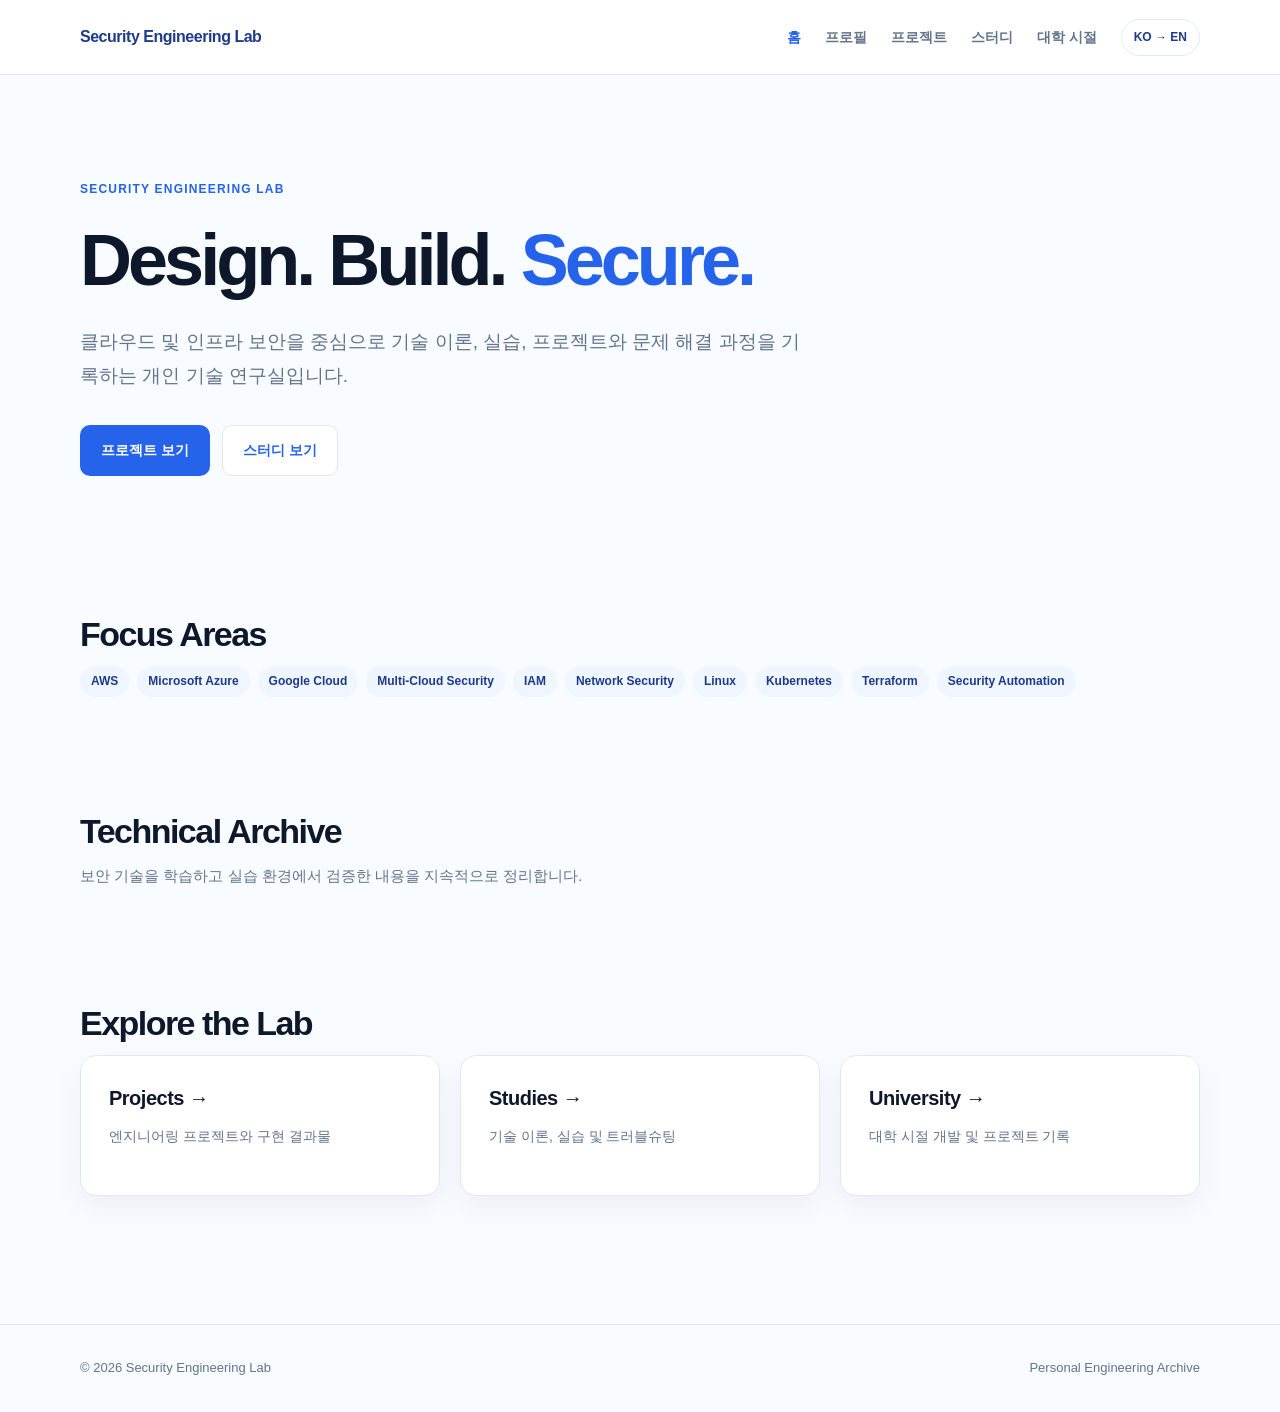
==== commit 54782190: "index.html 업데이트" ====
--- a/index.html
+++ b/index.html
@@ -19,4 +19,4 @@
   <script src="site.js" defer></script>
 
 </body>
-</html>
+</html>
--- a/style.css
+++ b/style.css
@@ -0,0 +1,645 @@
+
+/* Security Engineering Lab — Global Styles */
+
+:root {
+  color-scheme: light;
+
+  --bg: #f8fbff;
+  --surface: #ffffff;
+  --surface-soft: #eff6ff;
+
+  --primary: #2563eb;
+  --primary-dark: #1e3a8a;
+
+  --text: #0f172a;
+  --muted: #64748b;
+  --border: #e2e8f0;
+
+  --shadow: 0 12px 32px rgba(15, 23, 42, 0.05);
+
+  --max-width: 1120px;
+  --radius: 16px;
+}
+
+/* Reset */
+
+* {
+  box-sizing: border-box;
+}
+
+html {
+  scroll-behavior: smooth;
+  scroll-padding-top: 90px;
+}
+
+body {
+  margin: 0;
+  background: var(--bg);
+  color: var(--text);
+  font-family:
+    -apple-system,
+    BlinkMacSystemFont,
+    "Segoe UI",
+    "Noto Sans KR",
+    sans-serif;
+  font-size: 15px;
+  line-height: 1.75;
+  -webkit-font-smoothing: antialiased;
+}
+
+a {
+  color: inherit;
+  text-decoration: none;
+}
+
+button,
+input {
+  font: inherit;
+}
+
+button {
+  cursor: pointer;
+}
+
+a:focus-visible,
+button:focus-visible,
+input:focus-visible {
+  outline: 3px solid var(--primary);
+  outline-offset: 3px;
+}
+
+img {
+  max-width: 100%;
+  height: auto;
+}
+
+/* Layout */
+
+.container {
+  width: min(
+    var(--max-width),
+    calc(100% - 48px)
+  );
+  margin-inline: auto;
+}
+
+main {
+  min-height: 70vh;
+}
+
+.section {
+  padding: 56px 0;
+}
+
+.section-header {
+  margin-bottom: 28px;
+}
+
+.section-title {
+  margin: 0 0 10px;
+  font-size: clamp(25px, 3vw, 34px);
+  font-weight: 750;
+  letter-spacing: -0.045em;
+  line-height: 1.3;
+}
+
+.section-description {
+  max-width: 720px;
+  margin: 0;
+  color: var(--muted);
+}
+
+/* Header */
+
+.site-header {
+  position: sticky;
+  top: 0;
+  z-index: 100;
+
+  background: rgba(255, 255, 255, 0.92);
+  backdrop-filter: blur(16px);
+
+  border-bottom: 1px solid var(--border);
+}
+
+.nav-container {
+  width: min(
+    var(--max-width),
+    calc(100% - 48px)
+  );
+
+  min-height: 74px;
+  margin: auto;
+
+  display: flex;
+  align-items: center;
+  justify-content: space-between;
+  gap: 24px;
+}
+
+.site-logo {
+  color: var(--primary-dark);
+  font-size: 16px;
+  font-weight: 800;
+  white-space: nowrap;
+  letter-spacing: -0.03em;
+}
+
+.nav-links {
+  display: flex;
+  align-items: center;
+  gap: 24px;
+}
+
+.nav-link {
+  color: var(--muted);
+  font-size: 14px;
+  font-weight: 600;
+  transition: color 0.2s ease;
+}
+
+.nav-link:hover,
+.nav-link.active {
+  color: var(--primary);
+}
+
+.language-toggle {
+  padding: 7px 12px;
+  border: 1px solid var(--border);
+  border-radius: 999px;
+  background: var(--surface);
+  color: var(--primary-dark);
+  font-size: 12px;
+  font-weight: 750;
+}
+
+.language-toggle:hover {
+  background: var(--surface-soft);
+}
+
+/* Hero */
+
+.hero {
+  padding: 100px 0 80px;
+}
+
+.eyebrow {
+  display: inline-block;
+  margin-bottom: 20px;
+  color: var(--primary);
+  font-size: 12px;
+  font-weight: 800;
+  letter-spacing: 0.1em;
+  text-transform: uppercase;
+}
+
+.hero-title {
+  max-width: 900px;
+  margin: 0 0 24px;
+  font-size: clamp(40px, 6vw, 72px);
+  line-height: 1.12;
+  letter-spacing: -0.055em;
+  font-weight: 800;
+}
+
+.hero-title .accent {
+  color: var(--primary);
+}
+
+.hero-description {
+  max-width: 720px;
+  margin: 0 0 32px;
+  color: var(--muted);
+  font-size: clamp(16px, 2vw, 19px);
+  line-height: 1.8;
+}
+
+/* Buttons */
+
+.button-group {
+  display: flex;
+  gap: 12px;
+  flex-wrap: wrap;
+}
+
+.button {
+  display: inline-flex;
+  align-items: center;
+  justify-content: center;
+
+  padding: 12px 20px;
+  min-height: 44px;
+
+  border-radius: 10px;
+  border: 1px solid transparent;
+
+  font-size: 14px;
+  font-weight: 700;
+
+  transition:
+    background 0.2s,
+    transform 0.2s;
+}
+
+.button:hover {
+  transform: translateY(-2px);
+}
+
+.button-primary {
+  background: var(--primary);
+  color: #ffffff;
+}
+
+.button-primary:hover {
+  background: var(--primary-dark);
+}
+
+.button-secondary {
+  background: var(--surface);
+  color: var(--primary);
+  border-color: var(--border);
+}
+
+/* Cards */
+
+.grid {
+  display: grid;
+  grid-template-columns: repeat(3, minmax(0, 1fr));
+  gap: 20px;
+}
+
+.grid-two {
+  grid-template-columns: repeat(2, minmax(0, 1fr));
+}
+
+.card {
+  padding: 28px;
+  background: var(--surface);
+  border: 1px solid var(--border);
+  border-radius: var(--radius);
+  box-shadow: var(--shadow);
+
+  transition:
+    transform 0.2s,
+    border-color 0.2s;
+}
+
+.card:hover {
+  transform: translateY(-3px);
+  border-color: #bfdbfe;
+}
+
+.card-title {
+  margin: 0 0 12px;
+  font-size: 20px;
+  line-height: 1.4;
+  letter-spacing: -0.025em;
+}
+
+.card-description {
+  margin: 0 0 18px;
+  color: var(--muted);
+  font-size: 14px;
+}
+
+.card-link {
+  color: var(--primary);
+  font-size: 13px;
+  font-weight: 750;
+}
+
+/* Tags */
+
+.tags {
+  display: flex;
+  flex-wrap: wrap;
+  gap: 8px;
+}
+
+.tag {
+  display: inline-flex;
+  align-items: center;
+
+  padding: 5px 11px;
+  border-radius: 999px;
+
+  background: var(--surface-soft);
+  color: var(--primary-dark);
+
+  font-size: 12px;
+  font-weight: 650;
+}
+
+.tag-outline {
+  background: transparent;
+  border: 1px solid var(--border);
+}
+
+/* Profile */
+
+.profile-intro {
+  padding: 72px 0 32px;
+}
+
+.profile-name {
+  margin: 0 0 10px;
+  font-size: clamp(38px, 5vw, 58px);
+  letter-spacing: -0.05em;
+  line-height: 1.2;
+}
+
+.profile-role {
+  margin: 0 0 18px;
+  color: var(--primary-dark);
+  font-size: 21px;
+  font-weight: 650;
+}
+
+.profile-description {
+  max-width: 700px;
+  color: var(--muted);
+}
+
+.profile-section {
+  padding: 36px 0;
+  border-bottom: 1px solid var(--border);
+}
+
+.profile-section h2 {
+  margin: 0 0 24px;
+  font-size: 24px;
+  letter-spacing: -0.03em;
+}
+
+/* Experience Timeline */
+
+.timeline-item {
+  display: grid;
+  grid-template-columns: 155px minmax(0, 1fr);
+  gap: 26px;
+  padding: 20px 0;
+}
+
+.timeline-date {
+  color: var(--muted);
+  font-size: 13px;
+}
+
+.timeline-content h3 {
+  margin: 0 0 5px;
+  font-size: 18px;
+}
+
+.timeline-company {
+  color: var(--muted);
+  font-size: 14px;
+}
+
+.timeline-list {
+  margin: 16px 0;
+  padding-left: 20px;
+  color: var(--text);
+}
+
+.timeline-list li {
+  margin-bottom: 8px;
+}
+
+/* Technical Skills */
+
+.skill-group {
+  display: grid;
+  grid-template-columns: 210px minmax(0, 1fr);
+  gap: 20px;
+  padding: 16px 0;
+}
+
+.skill-label {
+  color: var(--muted);
+  font-size: 14px;
+  font-weight: 650;
+}
+
+/* Certifications / Education */
+
+.info-list {
+  display: flex;
+  flex-direction: column;
+}
+
+.info-item {
+  display: flex;
+  justify-content: space-between;
+  align-items: flex-start;
+  gap: 20px;
+  padding: 18px 0;
+  border-bottom: 1px solid var(--border);
+}
+
+.info-item:last-child {
+  border-bottom: 0;
+}
+
+.info-title {
+  font-weight: 700;
+}
+
+.info-detail,
+.info-date {
+  color: var(--muted);
+  font-size: 13px;
+}
+
+/* Project & Studies List */
+
+.content-list {
+  display: flex;
+  flex-direction: column;
+  gap: 14px;
+}
+
+.content-item {
+  display: block;
+  padding: 22px 0;
+  border-bottom: 1px solid var(--border);
+}
+
+.content-item:hover .content-title {
+  color: var(--primary);
+}
+
+.content-title {
+  margin: 0 0 8px;
+  font-size: 19px;
+  font-weight: 700;
+}
+
+.content-summary {
+  margin: 0 0 12px;
+  color: var(--muted);
+  font-size: 14px;
+}
+
+.content-meta {
+  display: flex;
+  flex-wrap: wrap;
+  gap: 12px;
+  color: var(--muted);
+  font-size: 12px;
+}
+
+/* Filter Bar */
+
+.filter-bar {
+  display: flex;
+  gap: 8px;
+  flex-wrap: wrap;
+  margin-bottom: 28px;
+}
+
+.filter-button {
+  padding: 8px 14px;
+  border: 1px solid var(--border);
+  border-radius: 999px;
+  background: var(--surface);
+  color: var(--muted);
+  font-size: 13px;
+  font-weight: 600;
+}
+
+.filter-button:hover,
+.filter-button.active {
+  background: var(--primary);
+  color: white;
+  border-color: var(--primary);
+}
+
+/* Empty States */
+
+.empty-state {
+  padding: 48px 24px;
+  border: 1px dashed #cbd5e1;
+  border-radius: var(--radius);
+  background: var(--surface);
+  text-align: center;
+}
+
+.empty-state h3 {
+  margin: 0 0 8px;
+}
+
+.empty-state p {
+  margin: 0;
+  color: var(--muted);
+}
+
+/* Footer */
+
+.site-footer {
+  margin-top: 72px;
+  padding: 32px 0;
+  border-top: 1px solid var(--border);
+  color: var(--muted);
+  font-size: 13px;
+}
+
+.footer-inner {
+  display: flex;
+  justify-content: space-between;
+  align-items: center;
+  flex-wrap: wrap;
+  gap: 16px;
+}
+
+/* Responsive — Tablet */
+
+@media (max-width: 900px) {
+  .nav-container {
+    flex-wrap: wrap;
+    padding: 16px 0;
+  }
+
+  .nav-links {
+    width: 100%;
+    gap: 16px;
+    flex-wrap: wrap;
+  }
+
+  .grid {
+    grid-template-columns: repeat(2, minmax(0, 1fr));
+  }
+
+  .hero {
+    padding: 72px 0 60px;
+  }
+}
+
+/* Responsive — Mobile */
+
+@media (max-width: 600px) {
+  .container,
+  .nav-container {
+    width: calc(100% - 32px);
+  }
+
+  .nav-links {
+    gap: 10px 15px;
+  }
+
+  .nav-link {
+    font-size: 12px;
+  }
+
+  .site-logo {
+    font-size: 15px;
+  }
+
+  .section {
+    padding: 36px 0;
+  }
+
+  .hero {
+    padding: 56px 0 48px;
+  }
+
+  .hero-title {
+    font-size: 40px;
+  }
+
+  .grid,
+  .grid-two {
+    grid-template-columns: 1fr;
+  }
+
+  .card {
+    padding: 22px;
+  }
+
+  .timeline-item,
+  .skill-group {
+    grid-template-columns: 1fr;
+    gap: 8px;
+  }
+
+  .info-item {
+    flex-direction: column;
+    gap: 5px;
+  }
+
+  .profile-intro {
+    padding-top: 48px;
+  }
+}
+
+@media (prefers-reduced-motion: reduce) {
+  html {
+    scroll-behavior: auto;
+  }
+
+  *,
+  *::before,
+  *::after {
+    transition-duration: 0.01ms !important;
+    animation-duration: 0.01ms !important;
+  }
+}
